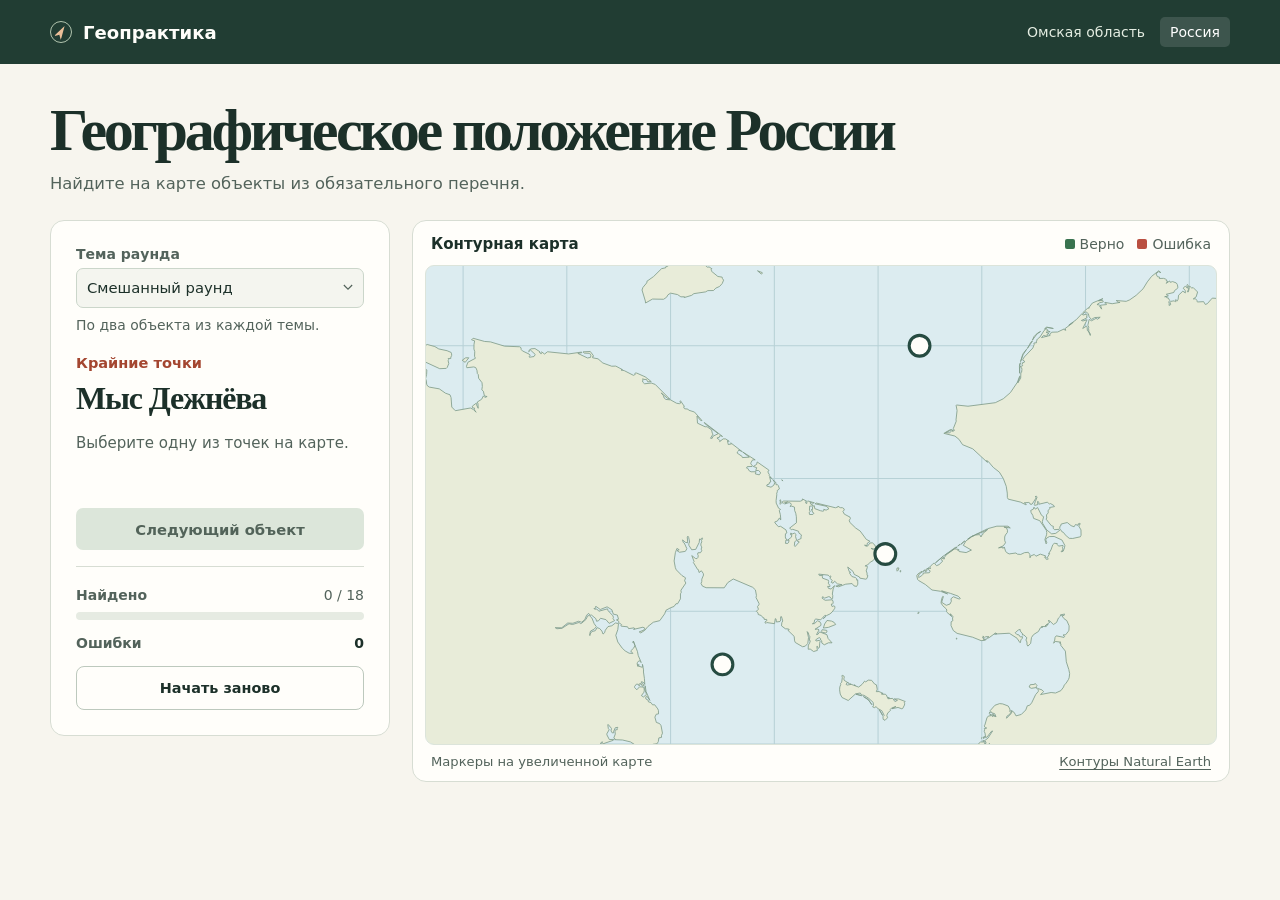
==== russia.html @ 4e705b83 "Add mixed geography rounds by region" ====
<!doctype html>
<html lang="ru">
<head>
  <meta charset="utf-8">
  <meta name="viewport" content="width=device-width, initial-scale=1">
  <meta name="description" content="Тренажёр по географическому положению России. Найдите на карте моря, острова, проливы, крайние точки и соседние страны.">
  <title>Географическое положение России · Геопрактика</title>
  <link rel="stylesheet" href="style.css">
  <link rel="stylesheet" href="russia.css">
  <script defer src="russia-topics.js"></script>
  <script defer src="russia-data.js"></script>
  <script defer src="russia-region-data.js"></script>
  <script defer src="russia-map.js"></script>
  <script defer src="russia-region-map.js"></script>
  <script defer src="russia-quiz.js"></script>
</head>
<body>
  <header class="masthead">
    <div class="masthead-inner">
      <div class="brand"><span class="brand-mark" aria-hidden="true"></span>Геопрактика</div>
      <nav class="exercise-nav" aria-label="Тренажёры">
        <a href="index.html">Омская область</a>
        <a href="russia.html" aria-current="page">Россия</a>
      </nav>
    </div>
  </header>
  <main>
    <div class="intro russia-intro">
      <h1 id="russia-heading">Географическое положение России</h1>
      <p class="description">Найдите на карте объекты из обязательного перечня.</p>
    </div>
    <div class="workspace russia-workspace">
      <section class="quiz russia-quiz" aria-labelledby="russia-target">
        <div class="mode">
          <label for="topic">Тема раунда</label>
          <select id="topic"></select>
          <div id="region-field" hidden>
            <label for="region">Регион</label>
            <select id="region"></select>
          </div>
          <p id="mode-note" class="mode-note" hidden></p>
        </div>
        <div class="question" aria-live="polite" aria-atomic="true">
          <p id="russia-prompt" class="prompt">Покажите на карте</p>
          <h2 id="russia-target" tabindex="-1">Загрузка карты…</h2>
        </div>
        <p id="russia-feedback" role="status" class="feedback"></p>
        <button type="button" class="next" id="next" disabled>Следующий объект</button>
        <div class="results">
          <div class="result-head">
            <label for="russia-progress">Найдено</label>
            <span class="count" id="russia-count"></span>
          </div>
          <progress id="russia-progress" value="0" max="1"></progress>
          <p class="mistakes">Ошибки <strong id="russia-mistakes">0</strong></p>
        </div>
        <button type="button" id="review" class="review" hidden>Повторить ошибки</button>
        <button type="button" id="russia-restart" class="restart">Начать заново</button>
      </section>
      <figure class="map-panel russia-map-panel">
        <div class="map-top">
          <figcaption id="map-caption">Контурная карта</figcaption>
          <div class="legend"><span><i class="swatch correct"></i> Верно</span><span><i class="swatch incorrect"></i> Ошибка</span></div>
        </div>
        <div class="map-frame russia-frame">
          <svg id="russia-map" viewBox="0 0 760 460" aria-label="Карта для ответа" role="group"></svg>
        </div>
        <div class="map-bottom"><span id="map-scale"></span><a href="https://www.naturalearthdata.com/">Контуры Natural Earth</a></div>
      </figure>
    </div>
  </main>
  <noscript><p class="no-script">Для работы тренажёра включите JavaScript в браузере.</p></noscript>
</body>
</html>
---- style.css ----
:root {
  color-scheme: light;
  --paper: #f7f5ee;
  --white: #fffefa;
  --ink: #1c3029;
  --muted: #53635b;
  --line: #d7ddd3;
  --accent: #a44630;
  --green: #39734f;
  --red: #ba4f40;
  font-family: "Segoe UI", system-ui, sans-serif;
  color: var(--ink);
  background: var(--paper);
}
*, *::before, *::after { box-sizing: border-box; }
body { margin: 0; }
button { color: inherit; font: inherit; cursor: pointer; }
button:disabled { cursor: default; opacity: .45; }
button:focus-visible, a:focus-visible { outline: 2px solid var(--accent); outline-offset: 4px; }
.masthead { background: #213d33; color: #fffefa; }
.masthead-inner, main { width: min(1180px, calc(100% - 64px)); margin-inline: auto; }
.masthead-inner { min-height: 64px; display: flex; align-items: center; justify-content: space-between; gap: 16px; }
.brand { display: flex; align-items: center; gap: 11px; font-size: 1.13rem; font-weight: 700; }
.brand-mark { width: 22px; height: 22px; border: 1px solid #b1c4ae; border-radius: 50%; position: relative; }
.brand-mark::after { content: ""; position: absolute; inset: 3px 6px; background: #ecbf99; clip-path: polygon(50% 0, 100% 100%, 50% 73%, 0 100%); transform: rotate(31deg); }
.exercise-nav { display: flex; gap: 5px; align-items: center; }
.exercise-nav a { color: #e4ede2; padding: 7px 10px; border-radius: 5px; text-decoration: none; font-size: .875rem; }
.exercise-nav a:hover, .exercise-nav [aria-current="page"] { background: #ffffff20; color: white; }
.exercise-nav a:focus-visible { outline-color: #f9c6a3; }
.intro { margin: 35px 0 27px; }
.category { color: var(--accent); margin: 0 0 7px; font-weight: 700; font-size: .9rem; }
.category span { display: inline-block; width: 19px; height: 2px; margin: 0 5px 4px 0; background: currentColor; }
h1, h2 { font-family: Georgia, "Times New Roman", serif; }
h1 { font-size: clamp(2.55rem, 6vw, 4.45rem); line-height: 1.04; letter-spacing: -.055em; margin: 0; font-weight: 700; }
.description { margin: 12px 0 0; color: var(--muted); font-size: 1.025rem; }
.workspace { display: grid; grid-template-columns: minmax(270px, 340px) minmax(0, 1fr); gap: 22px; align-items: start; margin-bottom: 26px; }
.quiz, .map-panel { background: var(--white); border: 1px solid var(--line); border-radius: 14px; }
.quiz { padding: 25px; }
.prompt { margin: 0 0 9px; color: var(--accent); font-weight: 700; font-size: .91rem; }
h2 { margin: 0; font-size: clamp(1.65rem, 2.65vw, 2.4rem); line-height: 1.13; letter-spacing: -.037em; overflow-wrap: break-word; }
.feedback { margin: 16px 0 22px; min-height: 2.8em; font-size: .94rem; line-height: 1.4; color: var(--muted); }
.feedback[data-tone="wrong"] { color: #a63d31; }
.feedback[data-tone="right"] { color: #2f6946; }
.results { border-top: 1px solid var(--line); padding-top: 20px; }
.result-head, .mistakes { display: flex; align-items: baseline; justify-content: space-between; gap: 8px; }
.result-head label, .mistakes { color: var(--muted); font-size: .875rem; font-weight: 600; }
.count { font-size: .875rem; font-variant-numeric: tabular-nums; color: var(--muted); white-space: nowrap; }
.count strong { font-size: 1.35rem; color: var(--ink); }
progress { display: block; width: 100%; height: 8px; margin-top: 9px; appearance: none; border: 0; border-radius: 5px; overflow: hidden; color: var(--green); background: #e6ebe2; }
progress::-webkit-progress-bar { background: #e6ebe2; }
progress::-webkit-progress-value { background: var(--green); border-radius: 5px; }
progress::-moz-progress-bar { background: var(--green); }
.mistakes { margin: 15px 0 21px; }
.mistakes strong { color: var(--ink); }
.restart { width: 100%; min-height: 44px; padding: 8px 12px; background: transparent; border: 1px solid #bdc9bd; border-radius: 8px; font-weight: 650; font-size: .9rem; }
.restart span { font-size: 1.13rem; margin-right: 5px; }
.restart:hover:enabled { background: #edf1e9; }
.map-panel { margin: 0; padding: 12px; min-width: 0; }
.map-top, .map-bottom { display: flex; justify-content: space-between; align-items: center; flex-wrap: wrap; gap: 8px 16px; padding-inline: 6px; }
.map-top { padding-block: 2px 12px; }
.map-top figcaption { font-weight: 700; font-size: .94rem; }
.legend { display: flex; align-items: center; gap: 13px; font-size: .875rem; color: var(--muted); }
.legend span { display: inline-flex; align-items: center; gap: 5px; white-space: nowrap; }
.swatch { display: inline-block; width: 10px; height: 10px; border-radius: 2px; }
.swatch.correct { background: var(--green); }
.swatch.incorrect { background: var(--red); }
.map-frame { position: relative; overflow: hidden; border: 1px solid #dce4da; border-radius: 9px; background-color: #edf2e9; background-image: linear-gradient(90deg, #54736014 1px, transparent 1px), linear-gradient(#54736014 1px, transparent 1px); background-size: 30px 30px; }
#map { display: block; width: 100%; height: clamp(430px, 61vh, 670px); }
#map.zoomed { touch-action: none; cursor: grab; }
#map.zoomed:active { cursor: grabbing; }
.district { fill: #d4e2d0; stroke: #678071; stroke-width: 1.05; stroke-linejoin: round; vector-effect: non-scaling-stroke; cursor: pointer; }
.district:hover, .district:focus-visible { fill: #a9c6af; stroke: #243f34; stroke-width: 2; outline: none; }
.district.found { fill: #78ad81; stroke: #315f45; cursor: default; }
.district.missed { fill: #df8172; stroke: #a7392d; stroke-width: 1.7; }
.city { fill: #f7f5ee; stroke: #678071; stroke-width: 1; vector-effect: non-scaling-stroke; }
.north, .map-controls { position: absolute; z-index: 1; }
.north { inset: 16px auto auto 17px; display: grid; justify-items: center; gap: 3px; font: 700 .8rem Georgia, serif; pointer-events: none; }
.north span { width: 17px; height: 25px; background: #355446; clip-path: polygon(50% 0, 100% 100%, 50% 74%, 0 100%); }
.map-controls { inset: auto 12px 12px auto; display: grid; gap: 4px; }
.map-controls button { width: 39px; height: 39px; border: 1px solid #a9bbad; border-radius: 7px; background: var(--white); font-size: 1.3rem; line-height: 1; }
.map-controls button:hover:enabled { background: #d9e6d7; }
.map-bottom { color: var(--muted); font-size: .82rem; padding-top: 9px; }
.map-bottom a { color: inherit; text-underline-offset: 3px; }
.no-script { text-align: center; }
@media (max-width: 740px) {
  .masthead-inner, main { width: calc(100% - 28px); }
  .masthead-inner { min-height: 54px; }
  .exercise-nav a { padding-inline: 6px; font-size: .8rem; }
  .intro { margin: 23px 0 17px; }
  .workspace { grid-template-columns: minmax(0, 1fr); gap: 10px; }
  .quiz { display: grid; grid-template-columns: minmax(0, 1fr) minmax(90px, 31%); column-gap: 12px; padding: 13px; position: sticky; top: 6px; z-index: 2; }
  .question { grid-column: 1; grid-row: 1; }
  .prompt { margin-bottom: 3px; }
  h2 { min-height: 3.39em; font-size: clamp(1.15rem, 5.4vw, 1.5rem); }
  .feedback { grid-column: 1; grid-row: 2; margin: 6px 0 0; min-height: 2.8em; font-size: .875rem; }
  .results { grid-column: 2; grid-row: 1 / 3; border-top: 0; padding-top: 0; }
  .result-head { align-items: start; flex-direction: column-reverse; gap: 1px; }
  progress { margin-top: 5px; }
  .mistakes { margin: 6px 0 0; }
  .restart { grid-column: 1 / -1; width: fit-content; min-height: 36px; margin-top: 8px; }
  .map-panel { padding: 8px; }
  .north { display: none; }
  #map { height: clamp(360px, 61svh, 530px); }
}
@media (max-width: 370px) {
  .masthead-inner { gap: 6px; }
  .brand { gap: 6px; font-size: 1rem; }
  .exercise-nav { gap: 2px; }
}
---- russia.css ----
.russia-intro h1 { font-size: clamp(2.25rem, 4.7vw, 3.9rem); }
.russia-quiz .mode { margin-bottom: 20px; }
.mode label { display: block; color: var(--muted); font-size: .875rem; font-weight: 650; margin-bottom: 6px; }
.mode select { appearance: none; width: 100%; background: #f4f5ef url("data:image/svg+xml,%3Csvg xmlns='http://www.w3.org/2000/svg' viewBox='0 0 12 8'%3E%3Cpath d='M1 1l5 5 5-5' fill='none' stroke='%2353635b' stroke-width='1.4'/%3E%3C/svg%3E") right 10px center / 10px 7px no-repeat; color: var(--ink); border: 1px solid #cbd6ca; border-radius: 7px; padding: 9px 27px 9px 10px; font: inherit; font-size: .925rem; min-height: 40px; }
#region-field { margin-top: 9px; }
.mode-note { font-size: .87rem; color: var(--muted); line-height: 1.35; margin: 8px 0 0; }
.russia-quiz h2 { font-size: clamp(1.6rem, 2.5vw, 2.3rem); }
.russia-quiz .feedback { min-height: 4.3em; margin-bottom: 11px; }
.next, .review { min-height: 42px; width: 100%; border: 0; border-radius: 7px; background: #2c5946; color: white; padding: 8px 11px; font-size: .92rem; font-weight: 650; margin-bottom: 16px; }
.next:hover:enabled, .review:hover { background: #254937; }
.next:disabled { background: #dce6da; color: #526359; opacity: 1; }
.russia-quiz .mistakes { margin-bottom: 15px; }
.russia-frame { background: #dcecf0; background-image: none; }
#russia-map { display: block; width: 100%; height: auto; }
.graticule { fill: none; stroke: #b7d1d6; stroke-width: 1; }
.russia-land { fill: #e8ecd9; }
.coastline { fill: none; stroke: #7f9b89; stroke-width: .8; }
.country-line { fill: none; stroke: #91a28e; stroke-width: .65; }
.russia-area { cursor: pointer; fill: transparent; stroke: transparent; stroke-width: 2; }
.russia-area:focus-visible { fill: #638e8125; stroke: #426455; outline: none; }
.russia-area.right { fill: #4a9a69ad; stroke: #275d3d; }
.russia-area.wrong { fill: #d87568a8; stroke: #963b31; }
.russia-marker { cursor: pointer; }
.marker-hit { fill: transparent; }
.marker-dot { fill: #fffefa; stroke: #264b41; stroke-width: 3; pointer-events: none; }
.russia-marker:hover .marker-dot, .russia-marker:focus-visible .marker-dot { fill: #b8d7c7; stroke-width: 4; }
.russia-marker:focus-visible { outline: none; }
.russia-marker.right .marker-dot { fill: #5baf78; stroke: #245f3d; }
.russia-marker.wrong .marker-dot, .miss-dot { fill: #da796b; stroke: #943b2e; }
.miss-dot { stroke-width: 2.5; pointer-events: none; }
.map-locked .russia-area, .map-locked .russia-marker { cursor: default; }
.map-locked .russia-area:not(.right, .wrong) { stroke: transparent; fill: transparent; }
.map-locked .russia-marker:not(.right, .wrong) .marker-dot { fill: #fffefa; stroke-width: 3; opacity: .6; }
.regional-river-reference, .regional-river { fill: none; stroke: #376c80; stroke-width: 2.4; stroke-linecap: round; stroke-linejoin: round; }
.regional-river-reference { opacity: .4; stroke-width: 1.35; pointer-events: none; }
.regional-river { cursor: pointer; }
.regional-river:focus-visible { outline: none; stroke-width: 5; }
.regional-river.right, .regional-river.wrong { stroke-width: 4.5; }
.regional-river.right { stroke: #337a4b; }
.regional-river.wrong { stroke: #a94437; }
.map-locked .regional-river { cursor: default; }
.map-locked .regional-river:not(.right, .wrong) { opacity: .5; }
.regional-map:not(.map-locked):has(.regional-river) { cursor: pointer; }
.regional-lake-reference, .regional-lake { fill: #b5d3da; }
.regional-lake { stroke: #6f9ca6; stroke-width: 1.3; }
.regional-lake-reference { pointer-events: none; }
.regional-ridge, .regional-area { fill: #92674842; stroke: #84684db3; stroke-width: 1; }
.regional-ridge { stroke-dasharray: 3 3; }
.regional-single-shape:not(.regional-lake, .right, .wrong) { fill: transparent; stroke: transparent; }
.regional-single-shape:focus-visible { fill: #638e8125; stroke: #426455; }
.map-locked .regional-lake:not(.right, .wrong) { fill: #b5d3da; stroke: #6f9ca6; }
.map-locked .regional-ridge:not(.right, .wrong, .regional-single-shape),
.map-locked .regional-area:not(.right, .wrong, .regional-single-shape) { fill: #92674828; stroke: #84684d75; }
#russia-target:focus { outline: none; }
@media (max-width: 740px) {
  .russia-workspace { display: flex; flex-direction: column; }
  .russia-workspace > * { width: 100%; }
  .russia-quiz { position: static; display: grid; grid-template-columns: 1fr 104px; gap: 8px 13px; }
  .russia-quiz .mode { grid-column: 1 / -1; margin: 0; }
  .russia-quiz .question { grid-row: auto; }
  .russia-quiz h2 { min-height: 0; font-size: clamp(1.3rem, 5.7vw, 1.85rem); }
  .russia-quiz .feedback { grid-row: auto; min-height: 0; margin: 0; }
  .russia-quiz .results { grid-row: 2 / 4; }
  .russia-quiz .next, .russia-quiz .review, .russia-quiz .restart { grid-column: 1 / -1; margin: 0; }
  .russia-quiz .next:disabled { display: none; }
}
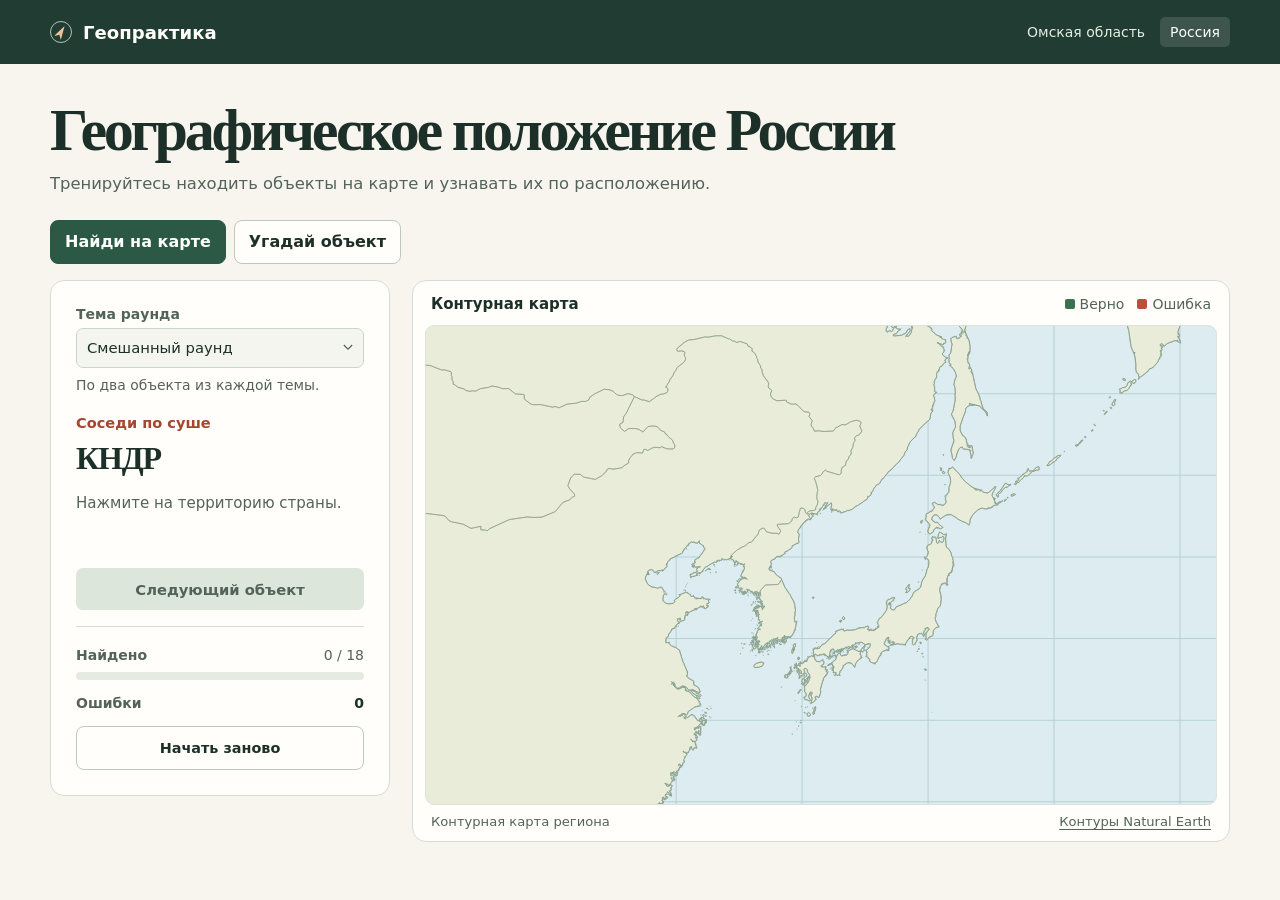
==== commit 3d431ce9: "Add reverse Russia geography quiz" ====
--- a/russia.html
+++ b/russia.html
@@ -3,7 +3,7 @@
 <head>
   <meta charset="utf-8">
   <meta name="viewport" content="width=device-width, initial-scale=1">
-  <meta name="description" content="Тренажёр по географическому положению России. Найдите на карте моря, острова, проливы, крайние точки и соседние страны.">
+  <meta name="description" content="Тренажёр по географическому положению России. Найдите объекты на карте или угадайте их по выделенному контуру.">
   <title>Географическое положение России · Геопрактика</title>
   <link rel="stylesheet" href="style.css">
   <link rel="stylesheet" href="russia.css">
@@ -13,6 +13,7 @@
   <script defer src="russia-map.js"></script>
   <script defer src="russia-region-map.js"></script>
   <script defer src="russia-quiz.js"></script>
+  <script defer src="russia-identify.js"></script>
 </head>
 <body>
   <header class="masthead">
@@ -27,9 +28,13 @@
   <main>
     <div class="intro russia-intro">
       <h1 id="russia-heading">Географическое положение России</h1>
-      <p class="description">Найдите на карте объекты из обязательного перечня.</p>
+      <p class="description">Тренируйтесь находить объекты на карте и узнавать их по расположению.</p>
     </div>
-    <div class="workspace russia-workspace">
+    <div class="russia-tabs" role="tablist" aria-label="Режим тренировки" hidden>
+      <button type="button" id="find-tab" role="tab" aria-controls="find-panel" aria-selected="true">Найди на карте</button>
+      <button type="button" id="identify-tab" role="tab" aria-controls="identify-panel" aria-selected="false" tabindex="-1">Угадай объект</button>
+    </div>
+    <div id="find-panel" role="tabpanel" aria-labelledby="find-tab" class="workspace russia-workspace">
       <section class="quiz russia-quiz" aria-labelledby="russia-target">
         <div class="mode">
           <label for="topic">Тема раунда</label>
@@ -68,6 +73,33 @@
         <div class="map-bottom"><span id="map-scale"></span><a href="https://www.naturalearthdata.com/">Контуры Natural Earth</a></div>
       </figure>
     </div>
+    <div id="identify-panel" role="tabpanel" aria-labelledby="identify-tab" hidden>
+      <div class="workspace russia-workspace" id="identify-round">
+        <section class="quiz identify-quiz" aria-labelledby="identify-prompt">
+          <div class="result-head">
+            <label for="identify-progress">Смешанный раунд</label>
+            <span class="count" id="identify-count"></span>
+          </div>
+          <progress id="identify-progress" value="0" max="20"></progress>
+          <h2 id="identify-prompt" tabindex="-1">Как называется выделенный объект?</h2>
+          <div id="identify-options" role="group" aria-label="Варианты ответа"></div>
+          <p id="identify-feedback" class="feedback" role="status"></p>
+          <button type="button" id="identify-next" class="next" hidden>Следующий вопрос</button>
+        </section>
+        <figure class="map-panel russia-map-panel">
+          <div class="map-top"><figcaption>Контурная карта</figcaption></div>
+          <div class="map-frame russia-frame">
+            <svg id="identify-map" viewBox="0 0 760 460" role="img" aria-label="Карта с выделенным объектом"></svg>
+          </div>
+          <div class="map-bottom"><a href="https://www.naturalearthdata.com/">Контуры Natural Earth</a></div>
+        </figure>
+      </div>
+      <section id="identify-result" class="quiz identify-result" aria-labelledby="identify-result-title" hidden>
+        <h2 id="identify-result-title" tabindex="-1">Раунд завершён</h2>
+        <p id="identify-score"></p>
+        <button type="button" id="identify-replay" class="restart">Сыграть ещё раз</button>
+      </section>
+    </div>
   </main>
   <noscript><p class="no-script">Для работы тренажёра включите JavaScript в браузере.</p></noscript>
 </body>
--- a/style.css
+++ b/style.css
@@ -72,6 +72,7 @@
 .district:hover, .district:focus-visible { fill: #a9c6af; stroke: #243f34; stroke-width: 2; outline: none; }
 .district.found { fill: #78ad81; stroke: #315f45; cursor: default; }
 .district.missed { fill: #df8172; stroke: #a7392d; stroke-width: 1.7; }
+.district.revealed { fill: #78ad81; stroke: #255e40; stroke-width: 2.7; }
 .city { fill: #f7f5ee; stroke: #678071; stroke-width: 1; vector-effect: non-scaling-stroke; }
 .north, .map-controls { position: absolute; z-index: 1; }
 .north { inset: 16px auto auto 17px; display: grid; justify-items: center; gap: 3px; font: 700 .8rem Georgia, serif; pointer-events: none; }
--- a/russia.css
+++ b/russia.css
@@ -64,3 +64,30 @@
   .russia-quiz .next, .russia-quiz .review, .russia-quiz .restart { grid-column: 1 / -1; margin: 0; }
   .russia-quiz .next:disabled { display: none; }
 }
+
+.russia-tabs { display: flex; flex-wrap: wrap; gap: 8px; margin-bottom: 16px; }
+.russia-tabs button { min-height: 44px; padding: 8px 14px; border: 1px solid #bdc9bd; border-radius: 8px; background: var(--white); font-weight: 650; }
+.russia-tabs button[aria-selected="true"] { background: #2c5946; border-color: #2c5946; color: white; }
+.russia-tabs button[aria-selected="false"]:hover { background: #edf1e9; }
+.russia-tabs[hidden], #find-panel[hidden], #identify-round[hidden] { display: none; }
+#identify-map { display: block; width: 100%; height: auto; }
+.identify-quiz h2 { margin: 18px 0 12px; font-size: clamp(1.35rem, 2.6vw, 1.8rem); }
+#identify-options { display: grid; gap: 6px; }
+#identify-options button { min-width: 0; min-height: 44px; padding: 6px 10px; border: 1px solid #bdc9bd; border-radius: 7px; background: var(--white); text-align: left; overflow-wrap: anywhere; font-size: .92rem; }
+#identify-options button:not([aria-disabled="true"]):hover { background: #edf1e9; }
+#identify-options button[aria-disabled="true"] { cursor: default; }
+#identify-options button[data-result="right"] { color: #275d3d; background: #e4f2e6; border-color: #39734f; font-weight: 650; }
+#identify-options button[data-result="wrong"] { color: #943b2e; background: #f8e5e0; border-color: #ba4f40; }
+.identify-quiz .feedback { min-height: 0; margin: 10px 0; }
+.identify-quiz .feedback:empty { display: none; }
+.identify-quiz .next { margin: 0; }
+.identify-result { max-width: 460px; margin-bottom: 26px; }
+.identify-mark { fill: #c9685555; stroke: #a44031; stroke-width: 2; stroke-linejoin: round; vector-effect: non-scaling-stroke; }
+.identify-mark.is-river { fill: none; stroke-width: 3; stroke-linecap: round; }
+.identify-pin-halo { fill: #fff1e6; stroke: #a44031; stroke-width: 1.5; vector-effect: non-scaling-stroke; }
+.identify-pin-dot { fill: #a44031; }
+@media (max-width: 740px) {
+  #identify-round { gap: 10px; }
+  #identify-round .map-panel { order: -1; }
+  #identify-options { grid-template-columns: repeat(2, minmax(0, 1fr)); }
+}
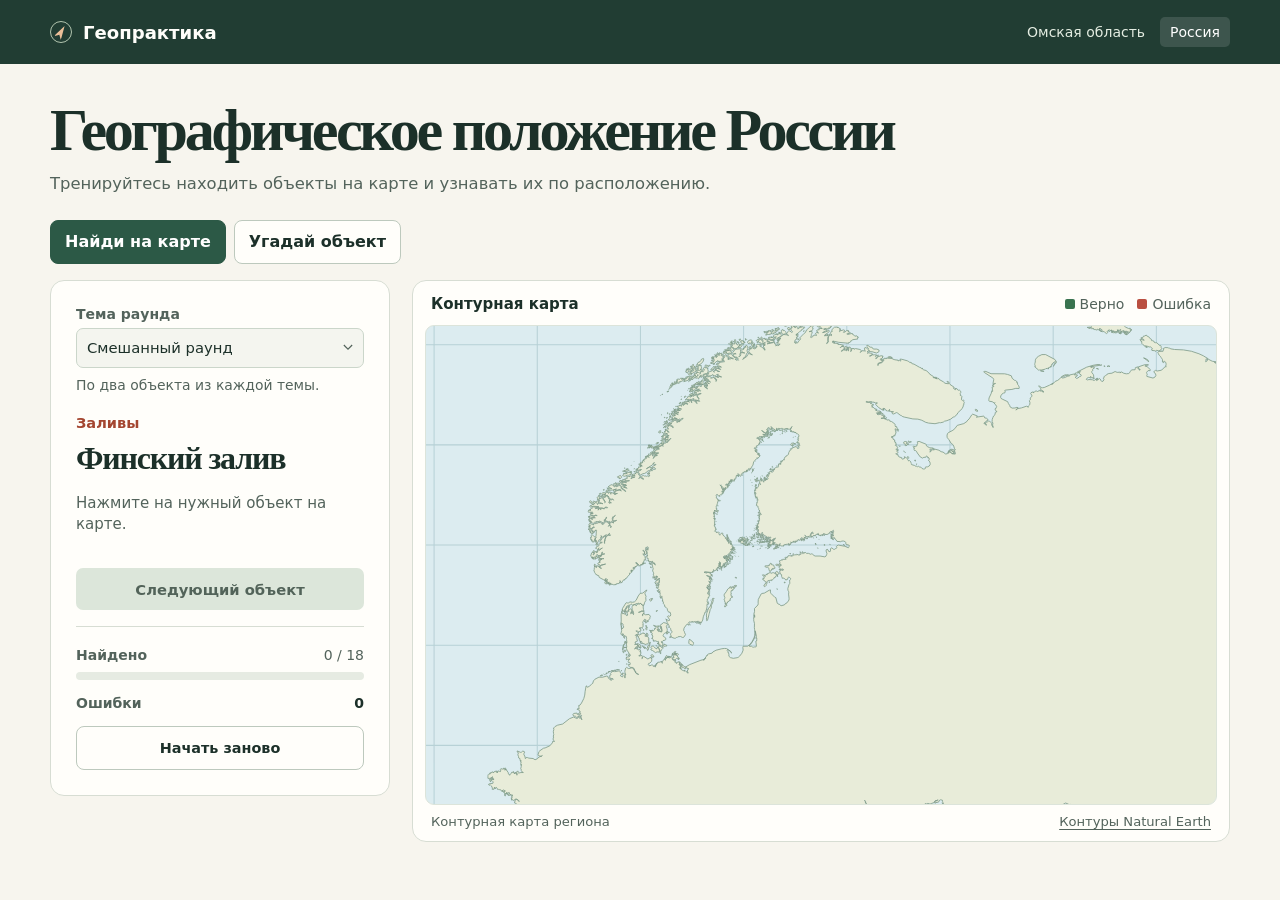
==== commit 784bfc2e: "Use blue and green highlights in the Russia identification quiz" ====
--- a/russia.html
+++ b/russia.html
@@ -6,14 +6,14 @@
   <meta name="description" content="Тренажёр по географическому положению России. Найдите объекты на карте или угадайте их по выделенному контуру.">
   <title>Географическое положение России · Геопрактика</title>
   <link rel="stylesheet" href="style.css">
-  <link rel="stylesheet" href="russia.css">
+  <link rel="stylesheet" href="russia.css?v=identify-colors">
   <script defer src="russia-topics.js"></script>
   <script defer src="russia-data.js"></script>
   <script defer src="russia-region-data.js"></script>
   <script defer src="russia-map.js"></script>
   <script defer src="russia-region-map.js"></script>
   <script defer src="russia-quiz.js"></script>
-  <script defer src="russia-identify.js"></script>
+  <script defer src="russia-identify.js?v=identify-colors"></script>
 </head>
 <body>
   <header class="masthead">
--- a/style.css
+++ b/style.css
@@ -108,3 +108,30 @@
   .brand { gap: 6px; font-size: 1rem; }
   .exercise-nav { gap: 2px; }
 }
+
+.omsk-tabs { display: flex; flex-wrap: wrap; gap: 8px; margin-bottom: 16px; }
+.omsk-tabs button { min-height: 44px; padding: 8px 14px; border: 1px solid #bdc9bd; border-radius: 8px; background: var(--white); font-weight: 650; }
+.omsk-tabs button[aria-selected="true"], .omsk-continue { background: #2c5946; border-color: #2c5946; color: white; }
+.omsk-tabs button[aria-selected="false"]:hover { background: #edf1e9; }
+.omsk-tabs[hidden], #omsk-find[hidden], #omsk-identify[hidden] { display: none; }
+.omsk-identify h2 { min-height: 0; margin: 16px 0 12px; font-size: clamp(1.35rem, 2.6vw, 1.8rem); }
+#omsk-identify-options { display: grid; gap: 6px; }
+#omsk-identify-options button { min-width: 0; min-height: 44px; padding: 6px 10px; border: 1px solid #bdc9bd; border-radius: 7px; background: var(--white); text-align: left; overflow-wrap: anywhere; font-size: .92rem; }
+#omsk-identify-options button:not([aria-disabled="true"]):hover { background: #edf1e9; }
+#omsk-identify-options button[aria-disabled="true"] { cursor: default; }
+#omsk-identify-options [data-result="right"] { color: #275d3d; background: #e4f2e6; border-color: #39734f; font-weight: 650; }
+#omsk-identify-options [data-result="wrong"] { color: #943b2e; background: #f8e5e0; border-color: #ba4f40; }
+.omsk-identify .feedback { min-height: 0; margin: 10px 0; }
+.omsk-identify .feedback:empty { display: none; }
+.omsk-continue { width: 100%; min-height: 44px; border: 0; border-radius: 7px; font-weight: 650; }
+.omsk-continue:hover { background: #254937; }
+#omsk-workspace:has(.omsk-map-identify) .legend { display: none; }
+.omsk-map-identify .district { pointer-events: none; fill: #d4e2d0; stroke: #678071; stroke-width: 1.05; }
+.omsk-map-identify .district.identify-target { fill: #92bfd8; stroke: #28566e; stroke-width: 2.6; }
+.omsk-map-identify.omsk-identify-correct .district.identify-target { fill: #78ad81; stroke: #255e40; }
+@media (max-width: 740px) {
+  .omsk-identify { display: block; position: static; }
+  #omsk-workspace:has(.omsk-map-identify) .map-panel { grid-row: 1; }
+  #omsk-workspace #map.omsk-map-identify { height: clamp(300px, 52svh, 460px); }
+  #omsk-identify-options { grid-template-columns: repeat(2, minmax(0, 1fr)); }
+}
--- a/russia.css
+++ b/russia.css
@@ -70,7 +70,19 @@
 .russia-tabs button[aria-selected="true"] { background: #2c5946; border-color: #2c5946; color: white; }
 .russia-tabs button[aria-selected="false"]:hover { background: #edf1e9; }
 .russia-tabs[hidden], #find-panel[hidden], #identify-round[hidden] { display: none; }
-#identify-map { display: block; width: 100%; height: auto; }
+#identify-map {
+  display: block;
+  width: 100%;
+  height: auto;
+  --identify-fill: #92bfd899;
+  --identify-stroke: #28566e;
+  --identify-halo: #e9f4fa;
+}
+#identify-map.identify-correct {
+  --identify-fill: #78ad81aa;
+  --identify-stroke: #255e40;
+  --identify-halo: #e4f2e6;
+}
 .identify-quiz h2 { margin: 18px 0 12px; font-size: clamp(1.35rem, 2.6vw, 1.8rem); }
 #identify-options { display: grid; gap: 6px; }
 #identify-options button { min-width: 0; min-height: 44px; padding: 6px 10px; border: 1px solid #bdc9bd; border-radius: 7px; background: var(--white); text-align: left; overflow-wrap: anywhere; font-size: .92rem; }
@@ -82,10 +94,10 @@
 .identify-quiz .feedback:empty { display: none; }
 .identify-quiz .next { margin: 0; }
 .identify-result { max-width: 460px; margin-bottom: 26px; }
-.identify-mark { fill: #c9685555; stroke: #a44031; stroke-width: 2; stroke-linejoin: round; vector-effect: non-scaling-stroke; }
+.identify-mark { fill: var(--identify-fill); stroke: var(--identify-stroke); stroke-width: 2; stroke-linejoin: round; vector-effect: non-scaling-stroke; }
 .identify-mark.is-river { fill: none; stroke-width: 3; stroke-linecap: round; }
-.identify-pin-halo { fill: #fff1e6; stroke: #a44031; stroke-width: 1.5; vector-effect: non-scaling-stroke; }
-.identify-pin-dot { fill: #a44031; }
+.identify-pin-halo { fill: var(--identify-halo); stroke: var(--identify-stroke); stroke-width: 1.5; vector-effect: non-scaling-stroke; }
+.identify-pin-dot { fill: var(--identify-stroke); }
 @media (max-width: 740px) {
   #identify-round { gap: 10px; }
   #identify-round .map-panel { order: -1; }
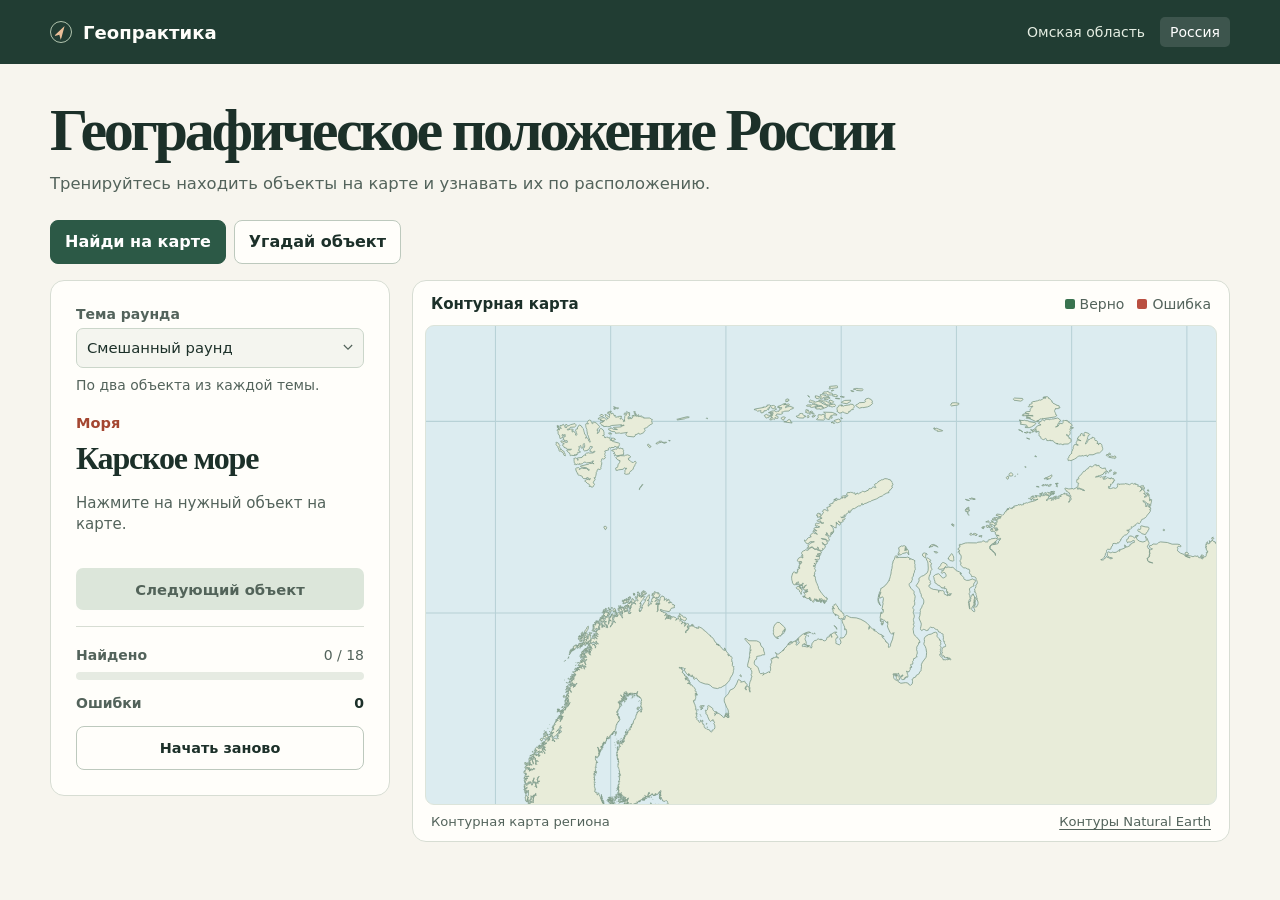
==== commit e160fb73: "Stack Russia quiz answers below the question on mobile" ====
--- a/russia.html
+++ b/russia.html
@@ -6,7 +6,7 @@
   <meta name="description" content="Тренажёр по географическому положению России. Найдите объекты на карте или угадайте их по выделенному контуру.">
   <title>Географическое положение России · Геопрактика</title>
   <link rel="stylesheet" href="style.css">
-  <link rel="stylesheet" href="russia.css?v=identify-colors">
+  <link rel="stylesheet" href="russia.css?v=identify-mobile">
   <script defer src="russia-topics.js"></script>
   <script defer src="russia-data.js"></script>
   <script defer src="russia-region-data.js"></script>
--- a/russia.css
+++ b/russia.css
@@ -69,7 +69,7 @@
 .russia-tabs button { min-height: 44px; padding: 8px 14px; border: 1px solid #bdc9bd; border-radius: 8px; background: var(--white); font-weight: 650; }
 .russia-tabs button[aria-selected="true"] { background: #2c5946; border-color: #2c5946; color: white; }
 .russia-tabs button[aria-selected="false"]:hover { background: #edf1e9; }
-.russia-tabs[hidden], #find-panel[hidden], #identify-round[hidden] { display: none; }
+.russia-tabs[hidden], #find-panel[hidden], #identify-round[hidden], .identify-result[hidden] { display: none; }
 #identify-map {
   display: block;
   width: 100%;
@@ -101,5 +101,8 @@
 @media (max-width: 740px) {
   #identify-round { gap: 10px; }
   #identify-round .map-panel { order: -1; }
+  .identify-quiz, .identify-result { display: block; position: static; }
+  .identify-quiz h2, .identify-result h2 { min-height: 0; }
+  .identify-quiz .result-head { flex-flow: row wrap; gap: 4px 12px; }
   #identify-options { grid-template-columns: repeat(2, minmax(0, 1fr)); }
 }
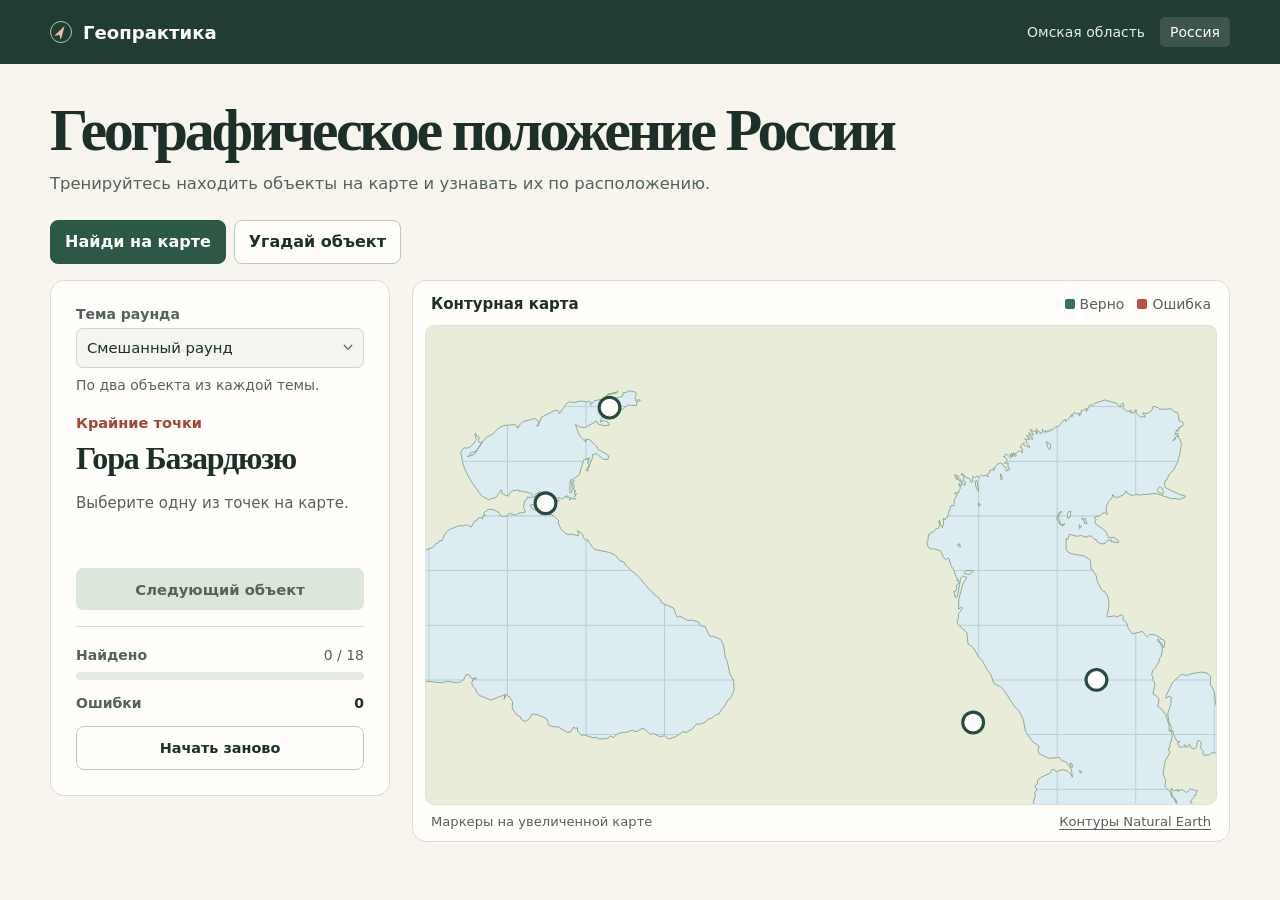
==== commit d42be2ab: "Add social sharing previews for Geo Practice" ====
--- a/russia.html
+++ b/russia.html
@@ -4,6 +4,18 @@
   <meta charset="utf-8">
   <meta name="viewport" content="width=device-width, initial-scale=1">
   <meta name="description" content="Тренажёр по географическому положению России. Найдите объекты на карте или угадайте их по выделенному контуру.">
+  <meta property="og:type" content="website">
+  <meta property="og:locale" content="ru_RU">
+  <meta property="og:site_name" content="Геопрактика">
+  <meta property="og:title" content="География России · Геопрактика">
+  <meta property="og:description" content="Найди на карте реки, моря и другие объекты России или угадай их по выделенному контуру.">
+  <meta property="og:url" content="https://alenaborzoyuniverse-dev.github.io/geo-praktika/russia.html">
+  <meta property="og:image" content="https://alenaborzoyuniverse-dev.github.io/geo-praktika/geo-praktika-preview.png">
+  <meta property="og:image:type" content="image/png">
+  <meta property="og:image:width" content="1200">
+  <meta property="og:image:height" content="630">
+  <meta property="og:image:alt" content="Геопрактика. География на карте. Контур России с отметкой Омска.">
+  <meta name="twitter:card" content="summary_large_image">
   <title>Географическое положение России · Геопрактика</title>
   <link rel="stylesheet" href="style.css">
   <link rel="stylesheet" href="russia.css?v=identify-mobile">
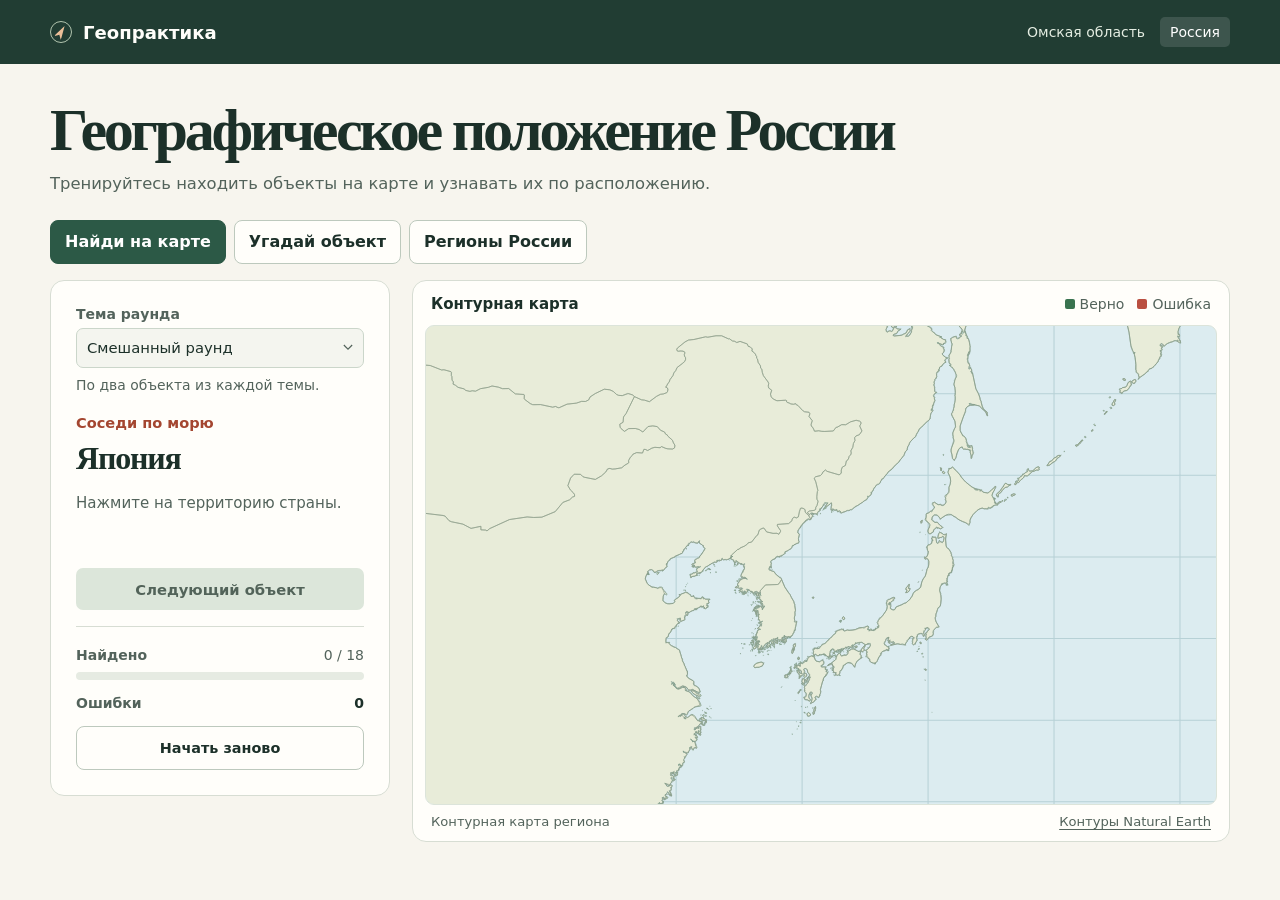
==== commit d30a466b: "Add a separate Russia regions map quiz" ====
--- a/russia.html
+++ b/russia.html
@@ -18,14 +18,16 @@
   <meta name="twitter:card" content="summary_large_image">
   <title>Географическое положение России · Геопрактика</title>
   <link rel="stylesheet" href="style.css">
-  <link rel="stylesheet" href="russia.css?v=identify-mobile">
+  <link rel="stylesheet" href="russia.css?v=admin-regions">
   <script defer src="russia-topics.js"></script>
   <script defer src="russia-data.js"></script>
   <script defer src="russia-region-data.js"></script>
   <script defer src="russia-map.js"></script>
   <script defer src="russia-region-map.js"></script>
   <script defer src="russia-quiz.js"></script>
-  <script defer src="russia-identify.js?v=identify-colors"></script>
+  <script defer src="russia-admin-data.js"></script>
+  <script defer src="russia-admin-quiz.js"></script>
+  <script defer src="russia-identify.js?v=admin-regions"></script>
 </head>
 <body>
   <header class="masthead">
@@ -45,6 +47,7 @@
     <div class="russia-tabs" role="tablist" aria-label="Режим тренировки" hidden>
       <button type="button" id="find-tab" role="tab" aria-controls="find-panel" aria-selected="true">Найди на карте</button>
       <button type="button" id="identify-tab" role="tab" aria-controls="identify-panel" aria-selected="false" tabindex="-1">Угадай объект</button>
+      <button type="button" id="admin-tab" role="tab" aria-controls="admin-panel" aria-selected="false" tabindex="-1">Регионы России</button>
     </div>
     <div id="find-panel" role="tabpanel" aria-labelledby="find-tab" class="workspace russia-workspace">
       <section class="quiz russia-quiz" aria-labelledby="russia-target">
@@ -112,6 +115,42 @@
         <button type="button" id="identify-replay" class="restart">Сыграть ещё раз</button>
       </section>
     </div>
+    <div id="admin-panel" role="tabpanel" aria-labelledby="admin-tab" class="workspace russia-workspace" hidden>
+      <section class="quiz admin-quiz" aria-labelledby="admin-target">
+        <div class="question" aria-live="polite" aria-atomic="true">
+          <p id="admin-prompt" class="prompt">Покажите на карте</p>
+          <h2 id="admin-target">Загрузка карты…</h2>
+        </div>
+        <p id="admin-feedback" class="feedback" role="status"></p>
+        <div class="results">
+          <div class="result-head">
+            <label for="admin-progress">Найдено</label>
+            <span class="count" id="admin-count"></span>
+          </div>
+          <progress id="admin-progress" value="0" max="83"></progress>
+          <p class="mistakes">Ошибки <strong id="admin-mistakes">0</strong></p>
+        </div>
+        <button type="button" class="restart" id="admin-restart" disabled>Начать заново</button>
+      </section>
+      <figure class="map-panel">
+        <div class="map-top">
+          <figcaption>Карта регионов</figcaption>
+          <div class="admin-controls" aria-label="Масштаб карты" role="group">
+            <button type="button" id="admin-west" aria-label="Приблизить западную часть России">Запад</button>
+            <button type="button" id="admin-overview">Вся карта</button>
+            <button type="button" id="admin-zoom-out" aria-label="Отдалить">−</button>
+            <button type="button" id="admin-zoom-in" aria-label="Приблизить">+</button>
+          </div>
+        </div>
+        <div class="map-frame russia-frame">
+          <svg id="admin-map" viewBox="0 0 900 500" role="group" aria-label="Контурная карта регионов России"></svg>
+        </div>
+        <div class="map-bottom">
+          <span>Москва и Санкт-Петербург отмечены точками</span>
+          <a href="https://www.naturalearthdata.com/downloads/10m-cultural-vectors/10m-admin-1-states-provinces/">Границы Natural Earth</a>
+        </div>
+      </figure>
+    </div>
   </main>
   <noscript><p class="no-script">Для работы тренажёра включите JavaScript в браузере.</p></noscript>
 </body>
--- a/russia.css
+++ b/russia.css
@@ -106,3 +106,20 @@
   .identify-quiz .result-head { flex-flow: row wrap; gap: 4px 12px; }
   #identify-options { grid-template-columns: repeat(2, minmax(0, 1fr)); }
 }
+
+#admin-panel[hidden] { display: none; }
+#admin-map { display: block; width: 100%; height: auto; background: #dcecf0; }
+#admin-map.admin-zoomed { touch-action: none; cursor: grab; }
+#admin-map.admin-dragging, #admin-map.admin-dragging .district { cursor: grabbing; }
+.admin-controls { display: flex; flex-wrap: wrap; gap: 5px; }
+.admin-controls button { min-width: 40px; min-height: 40px; padding: 5px 9px; border: 1px solid #a9bbad; border-radius: 7px; background: var(--white); font-size: .875rem; }
+.admin-controls button:hover:enabled { background: #d9e6d7; }
+.admin-controls button:focus-visible { outline-offset: 1px; }
+.admin-quiz h2 { font-size: clamp(1.5rem, 2.5vw, 2.3rem); }
+.admin-quiz .feedback { margin: 12px 0 16px; min-height: 2.65em; }
+@media (max-width: 740px) {
+  .admin-quiz h2 { min-height: 0; font-size: clamp(1.25rem,5.5vw,1.85rem); }
+  .admin-quiz .feedback { margin: 8px 0 0; }
+  .admin-controls button { min-height: 44px; }
+}
+#admin-map .admin-city-dot { r: var(--admin-city-size); }
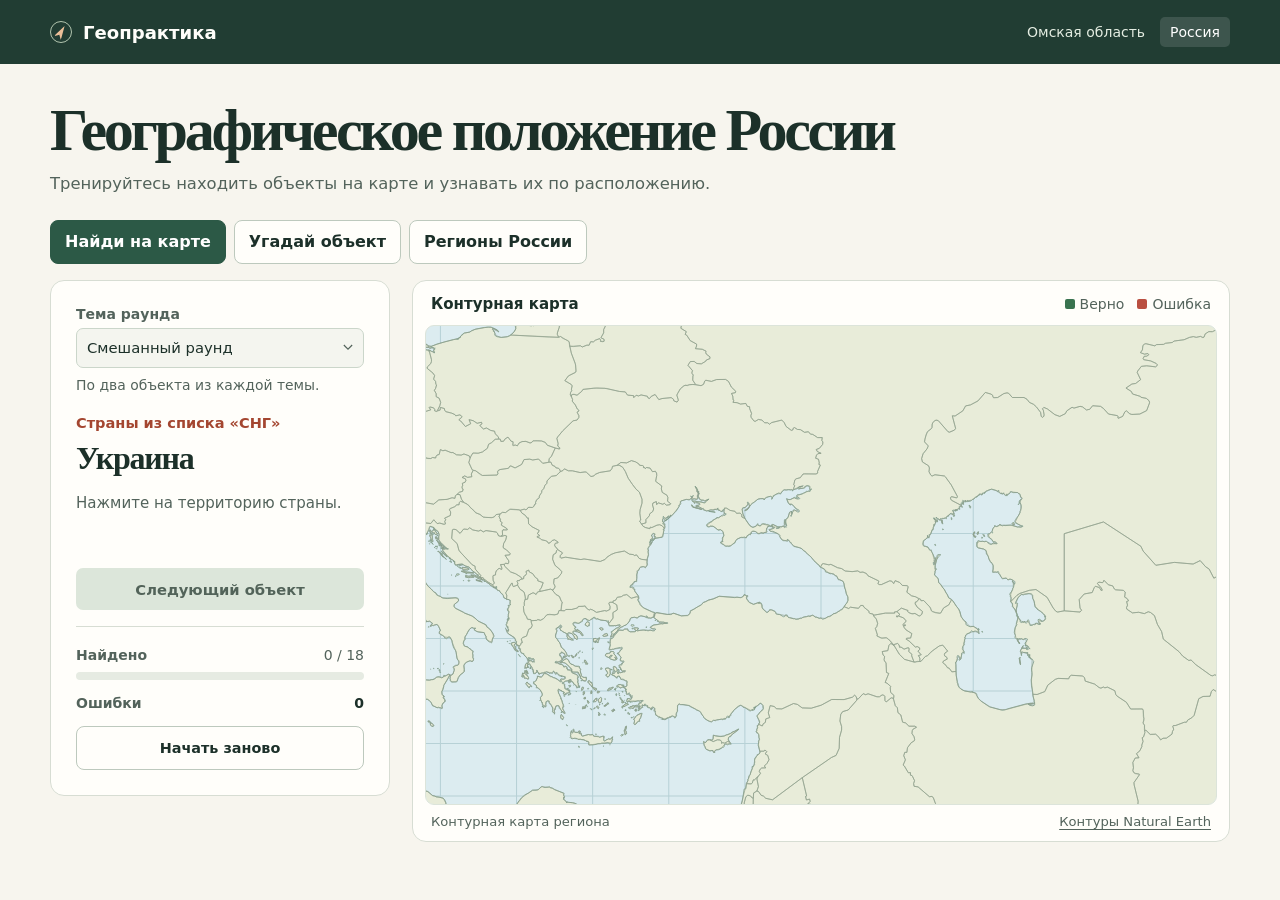
==== commit 4c3890b0: "Practice Russian regions in rounds of 20" ====
--- a/russia.html
+++ b/russia.html
@@ -18,7 +18,7 @@
   <meta name="twitter:card" content="summary_large_image">
   <title>Географическое положение России · Геопрактика</title>
   <link rel="stylesheet" href="style.css">
-  <link rel="stylesheet" href="russia.css?v=admin-regions">
+  <link rel="stylesheet" href="russia.css?v=admin-rounds">
   <script defer src="russia-topics.js"></script>
   <script defer src="russia-data.js"></script>
   <script defer src="russia-region-data.js"></script>
@@ -26,7 +26,7 @@
   <script defer src="russia-region-map.js"></script>
   <script defer src="russia-quiz.js"></script>
   <script defer src="russia-admin-data.js"></script>
-  <script defer src="russia-admin-quiz.js"></script>
+  <script defer src="russia-admin-quiz.js?v=rounds-20"></script>
   <script defer src="russia-identify.js?v=admin-regions"></script>
 </head>
 <body>
@@ -119,7 +119,7 @@
       <section class="quiz admin-quiz" aria-labelledby="admin-target">
         <div class="question" aria-live="polite" aria-atomic="true">
           <p id="admin-prompt" class="prompt">Покажите на карте</p>
-          <h2 id="admin-target">Загрузка карты…</h2>
+          <h2 id="admin-target" tabindex="-1">Загрузка карты…</h2>
         </div>
         <p id="admin-feedback" class="feedback" role="status"></p>
         <div class="results">
@@ -127,10 +127,11 @@
             <label for="admin-progress">Найдено</label>
             <span class="count" id="admin-count"></span>
           </div>
-          <progress id="admin-progress" value="0" max="83"></progress>
+          <progress id="admin-progress" value="0" max="20"></progress>
           <p class="mistakes">Ошибки <strong id="admin-mistakes">0</strong></p>
         </div>
-        <button type="button" class="restart" id="admin-restart" disabled>Начать заново</button>
+        <button type="button" class="next" id="admin-next" hidden>Следующий раунд</button>
+        <button type="button" class="restart" id="admin-restart" disabled>Начать раунд заново</button>
       </section>
       <figure class="map-panel">
         <div class="map-top">
--- a/russia.css
+++ b/russia.css
@@ -117,6 +117,7 @@
 .admin-controls button:focus-visible { outline-offset: 1px; }
 .admin-quiz h2 { font-size: clamp(1.5rem, 2.5vw, 2.3rem); }
 .admin-quiz .feedback { margin: 12px 0 16px; min-height: 2.65em; }
+.admin-quiz .next { grid-column: 1 / -1; }
 @media (max-width: 740px) {
   .admin-quiz h2 { min-height: 0; font-size: clamp(1.25rem,5.5vw,1.85rem); }
   .admin-quiz .feedback { margin: 8px 0 0; }
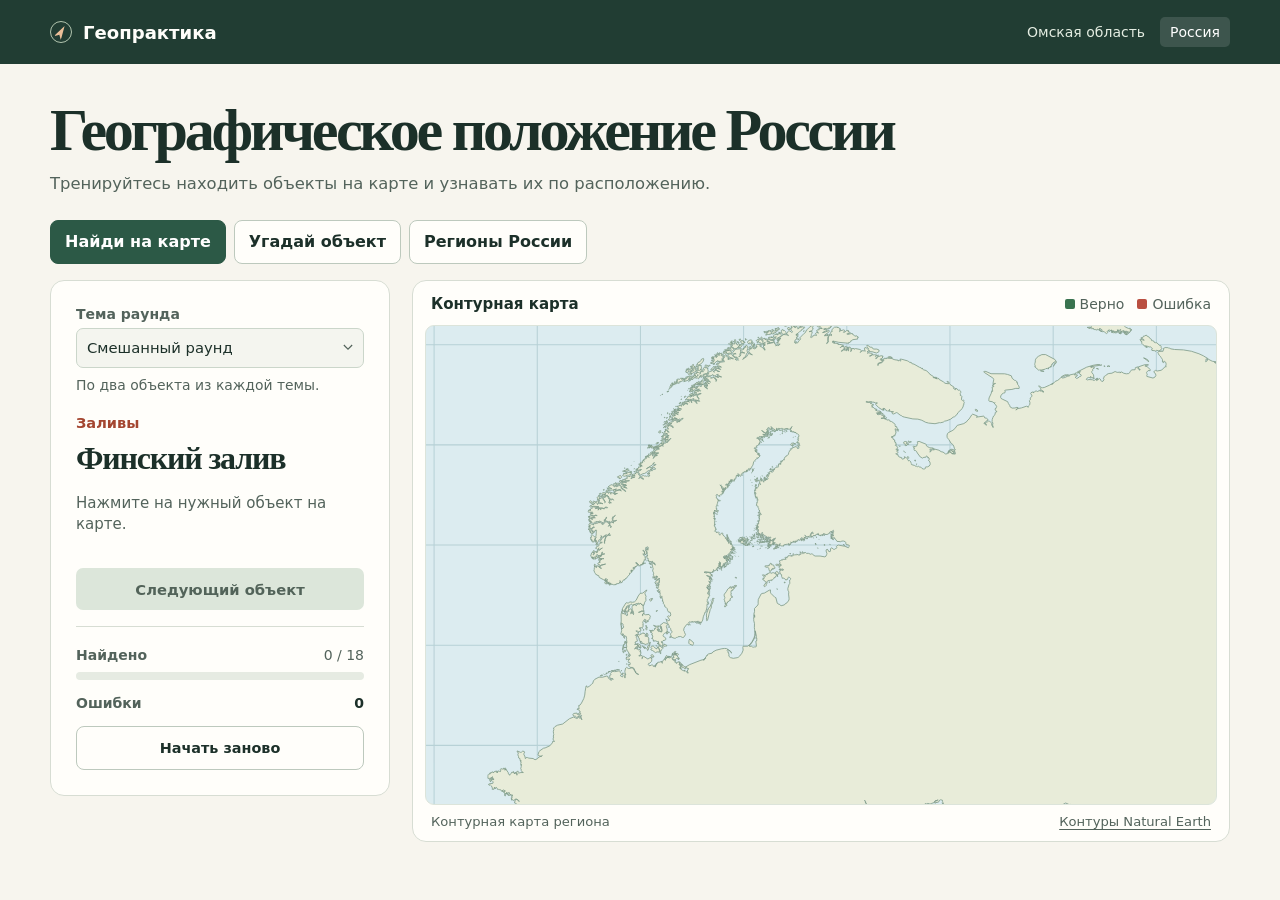
==== commit 0fa5c39e: "Show six answers in the Russia identification quiz" ====
--- a/russia.html
+++ b/russia.html
@@ -27,7 +27,7 @@
   <script defer src="russia-quiz.js"></script>
   <script defer src="russia-admin-data.js"></script>
   <script defer src="russia-admin-quiz.js?v=rounds-20"></script>
-  <script defer src="russia-identify.js?v=admin-regions"></script>
+  <script defer src="russia-identify.js?v=six-choices"></script>
 </head>
 <body>
   <header class="masthead">
